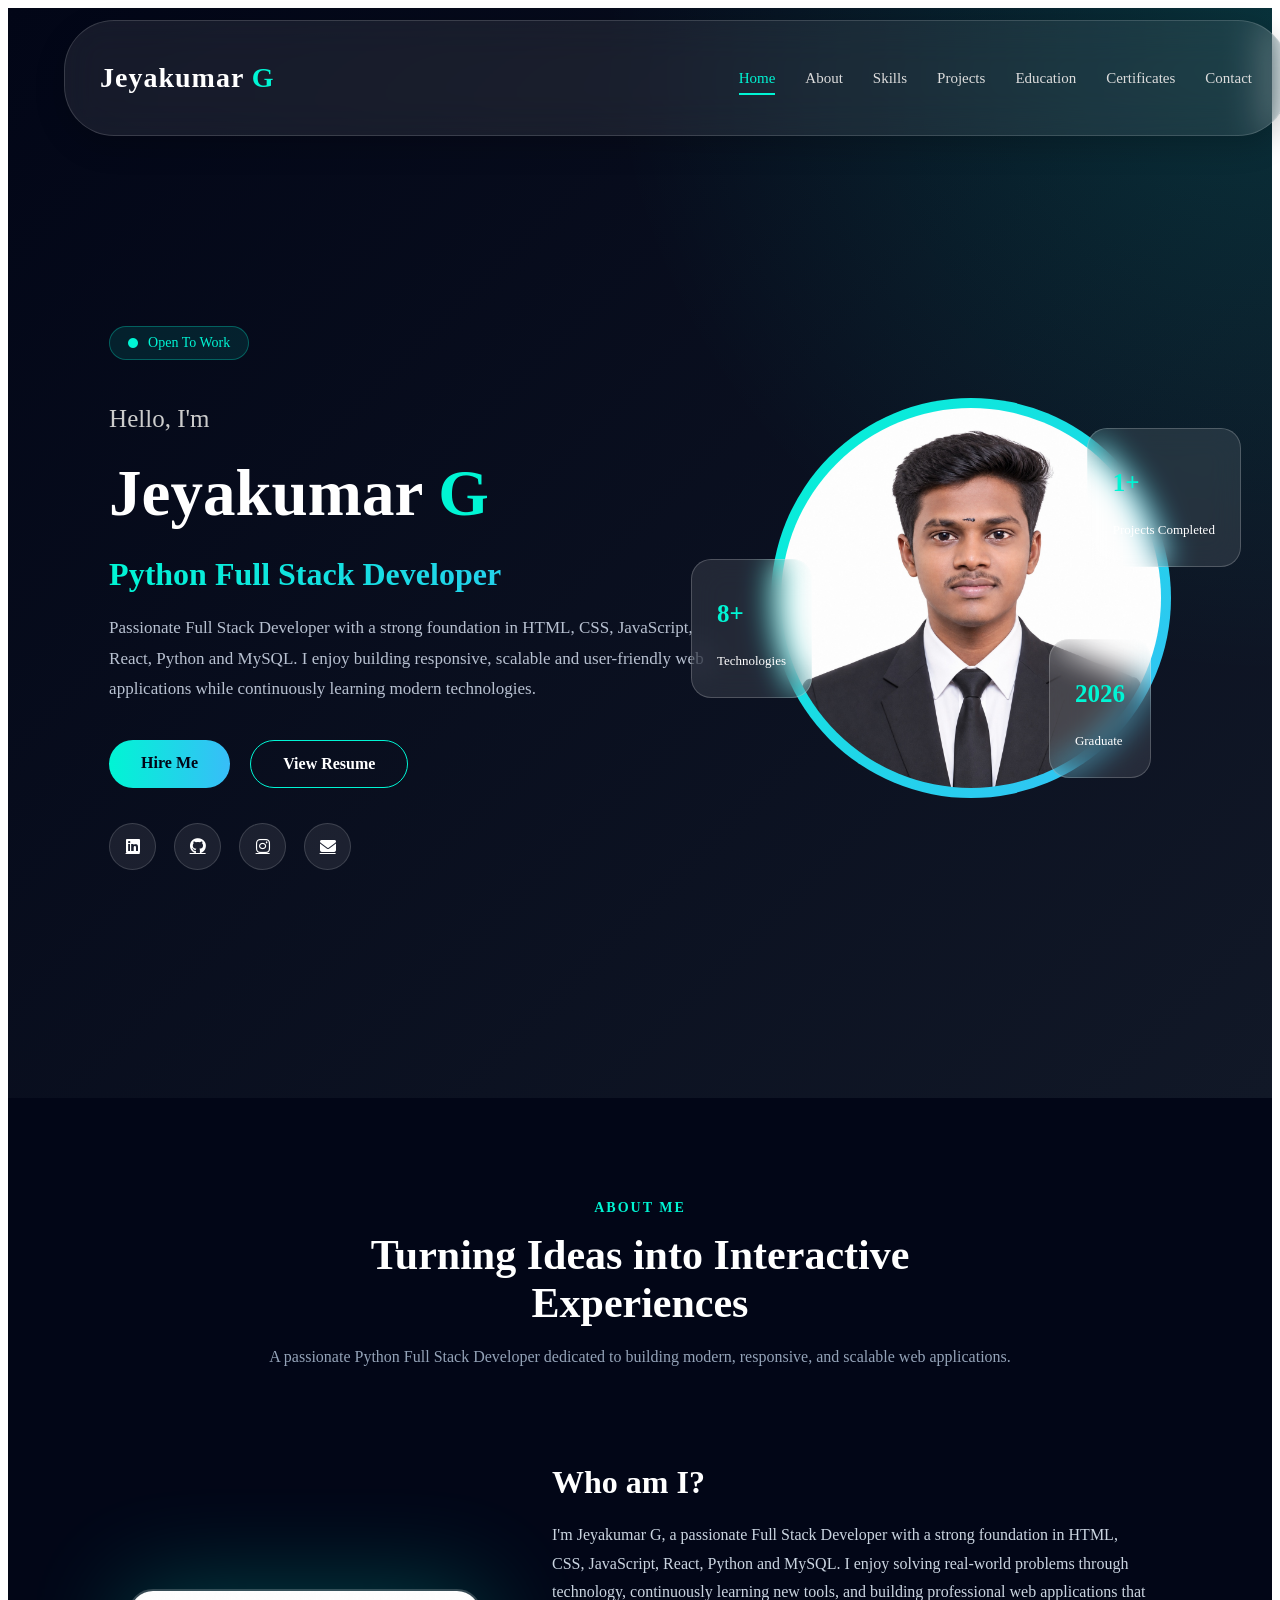
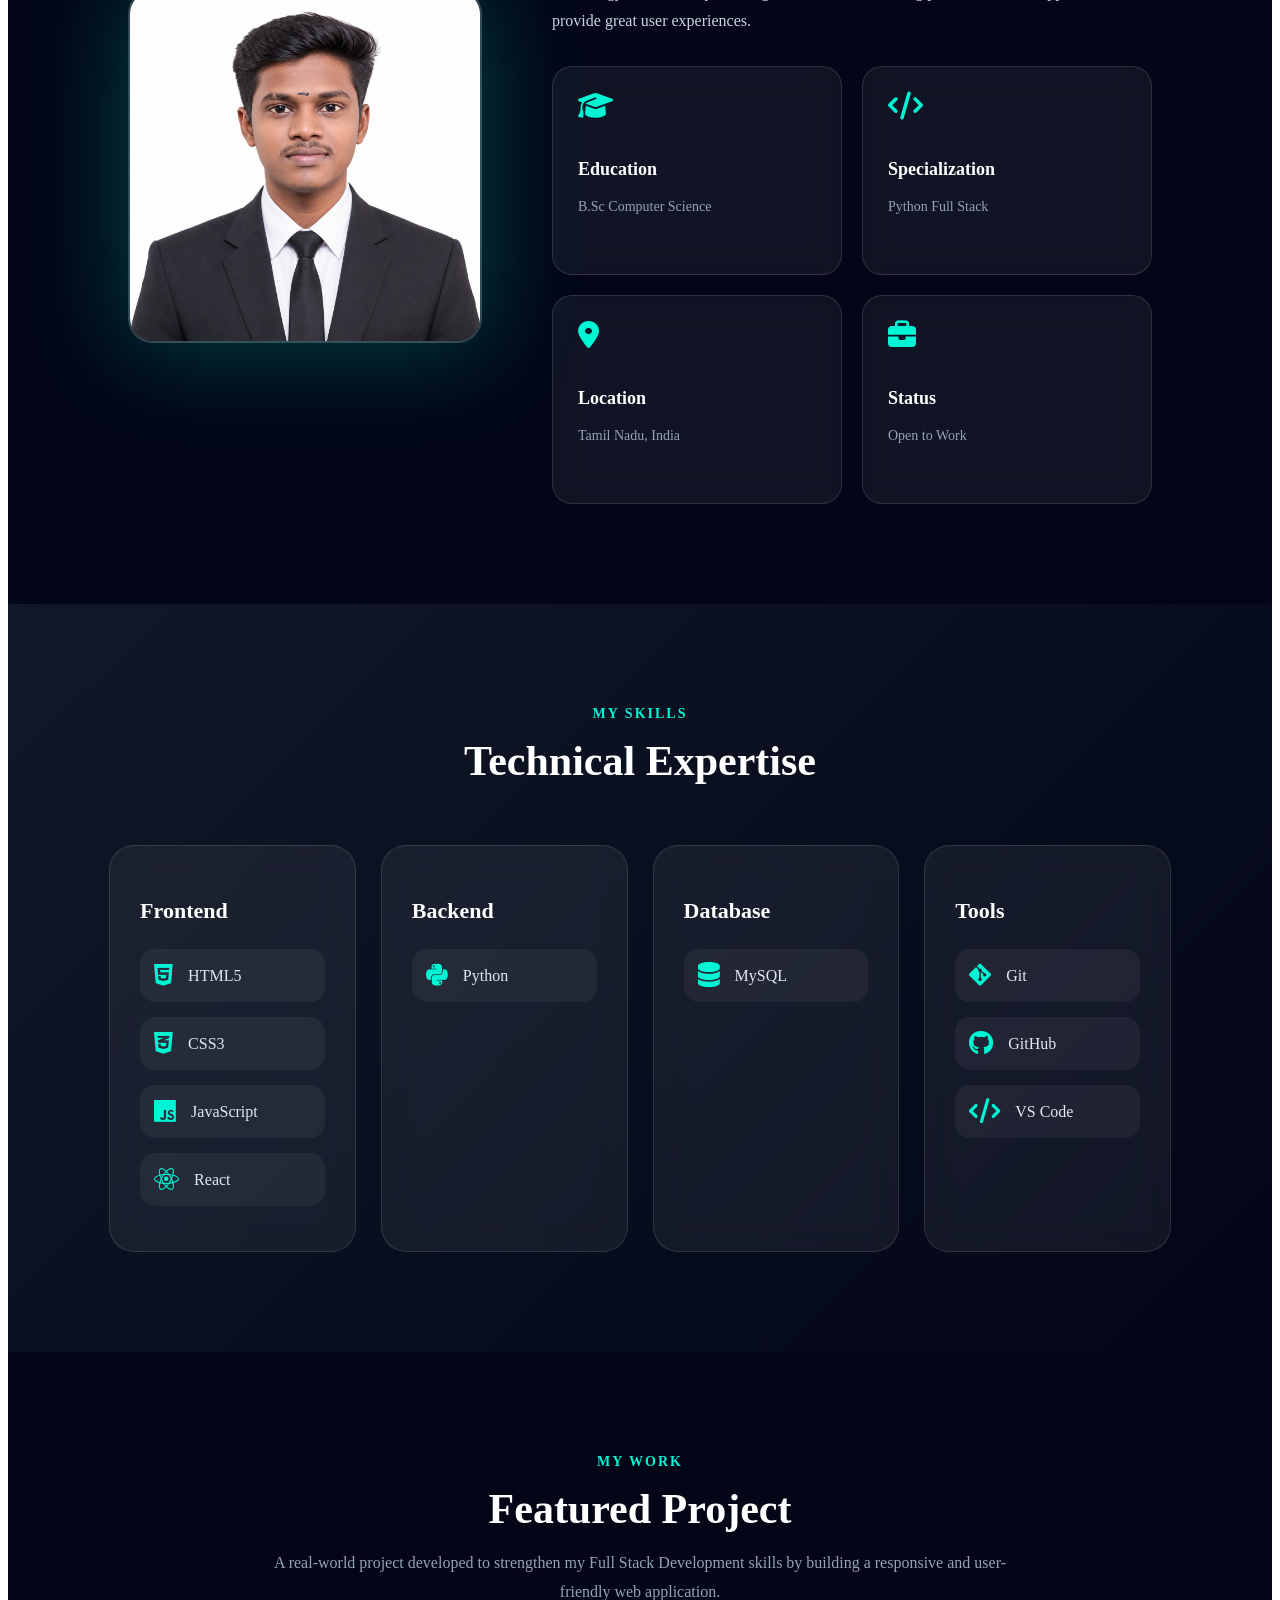
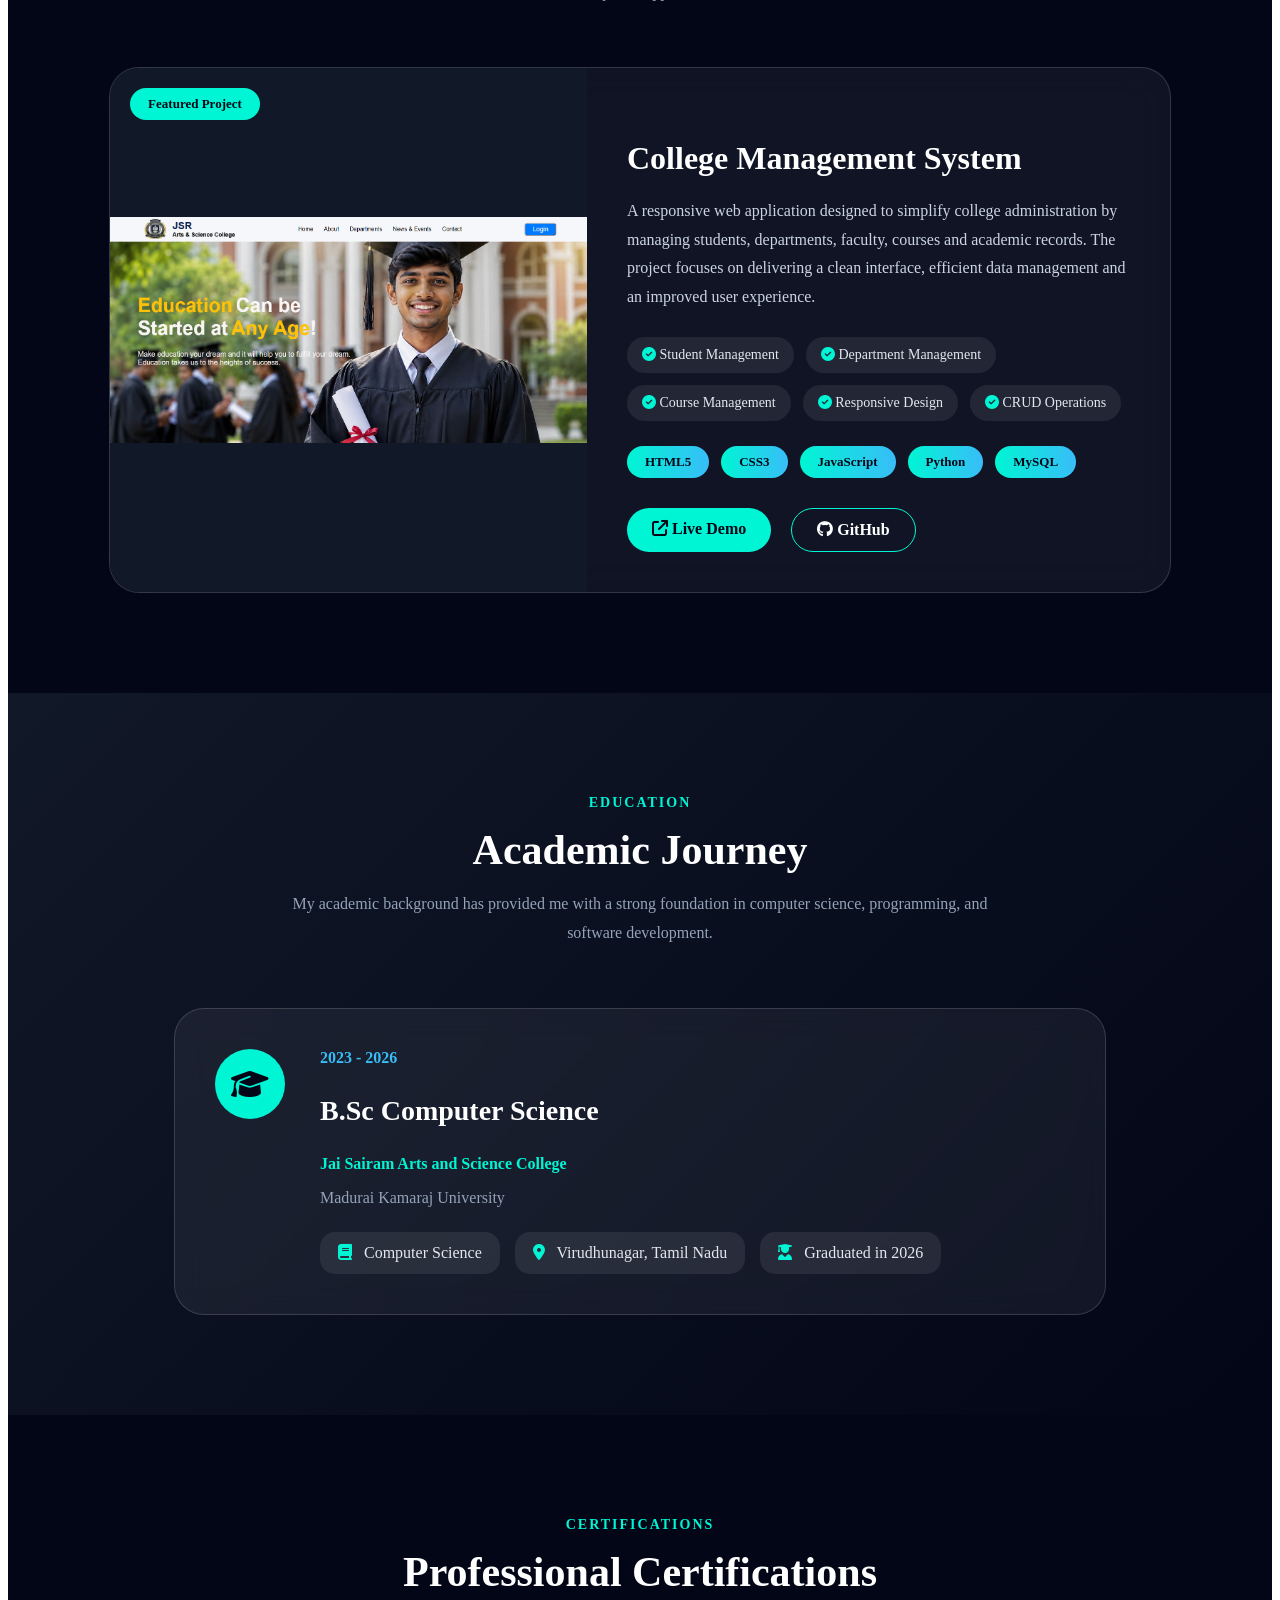
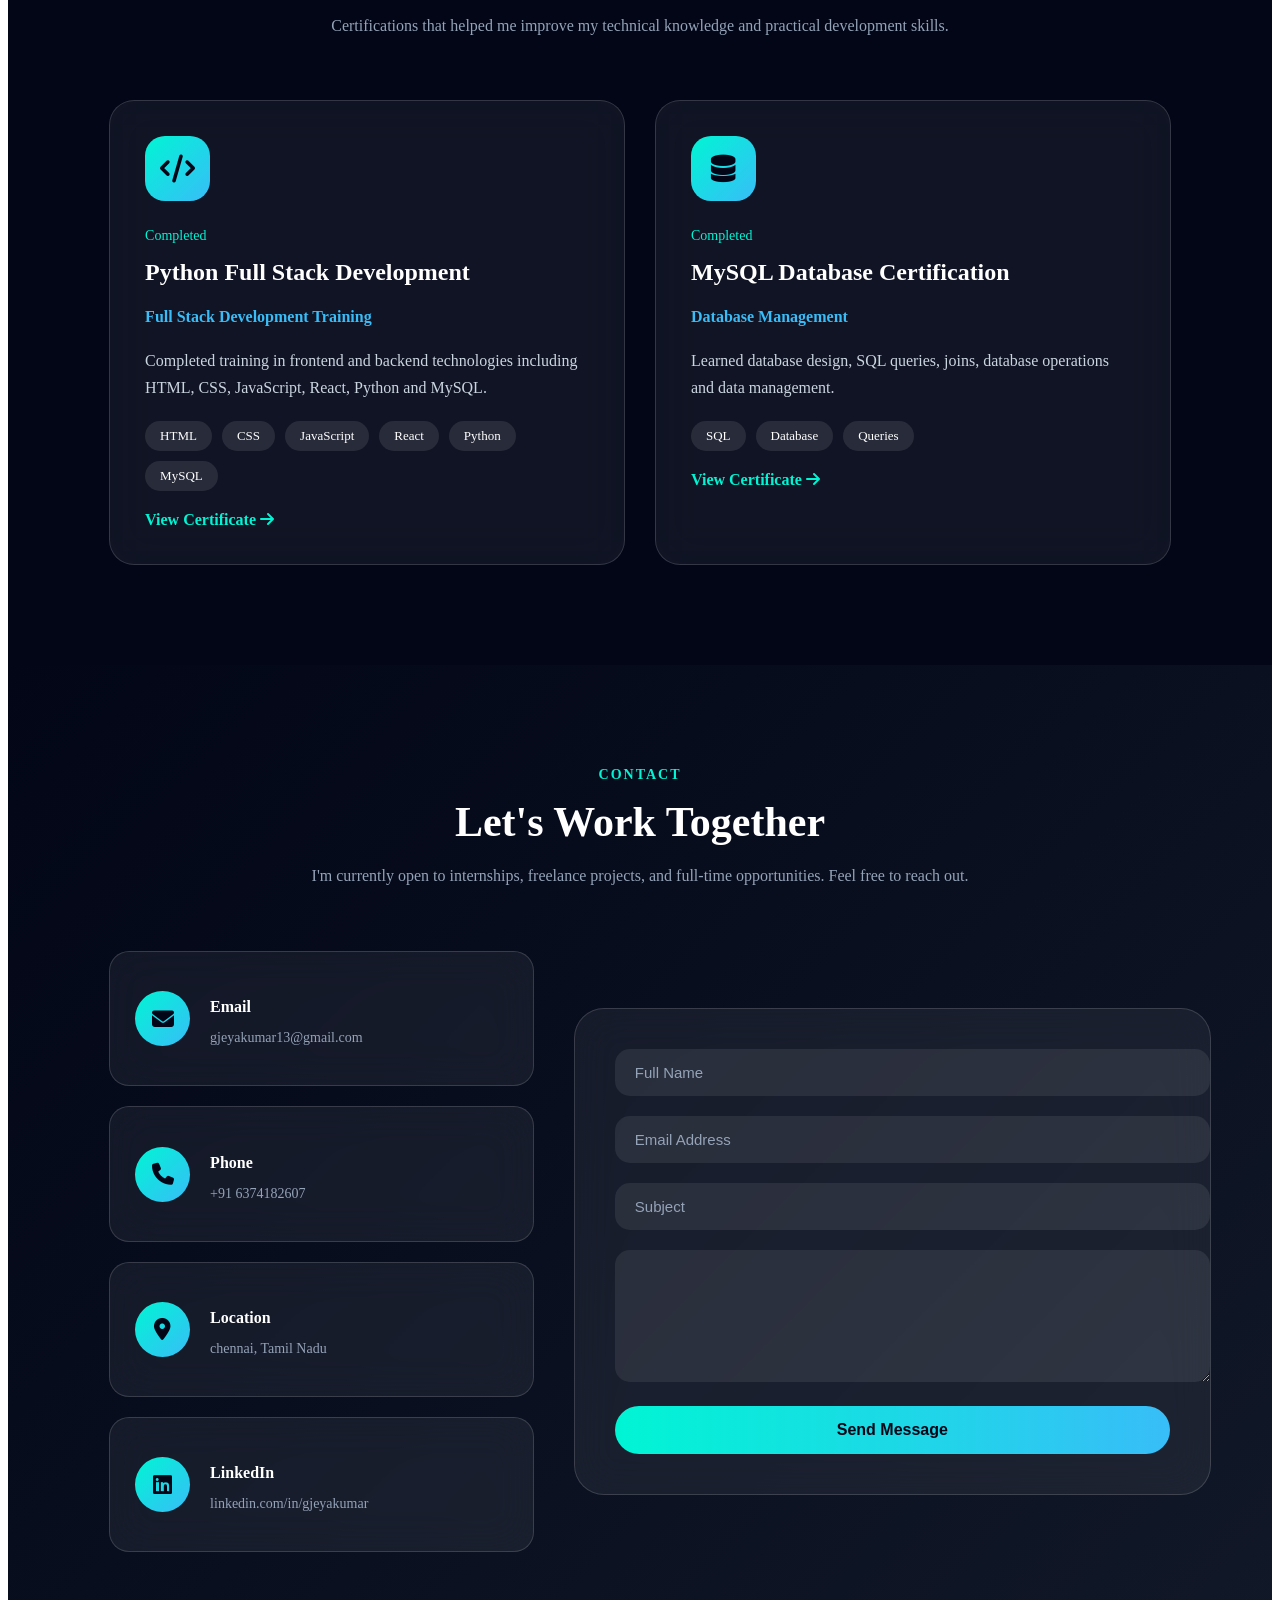
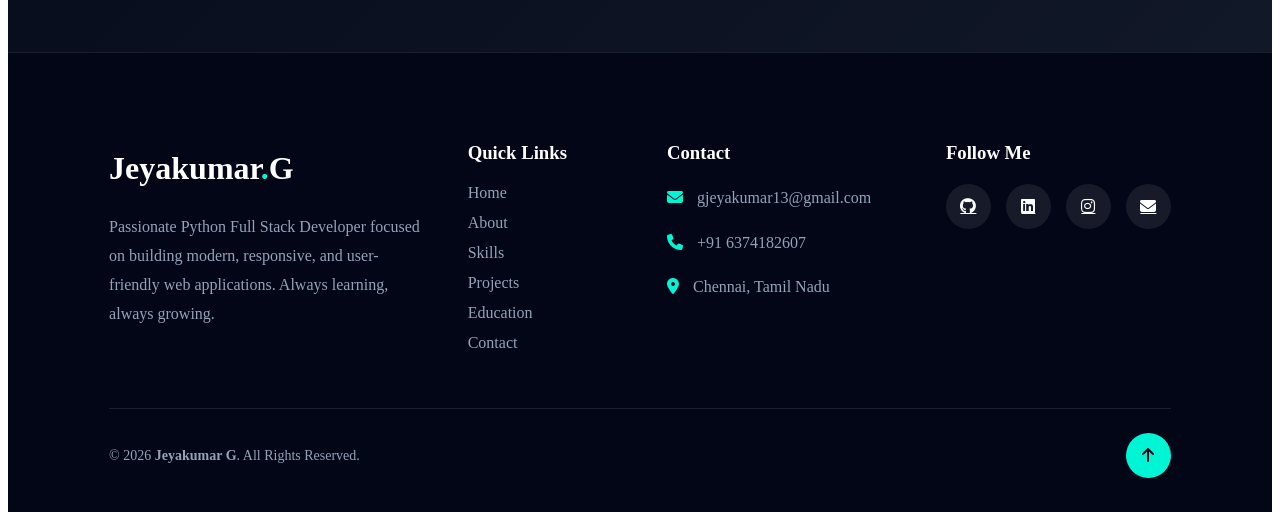
==== index.html @ 3dd51b8d "Rename home.html to index.html" ====
<!DOCTYPE html>
<html lang="en">
<head>
    <meta charset="UTF-8">
    <meta name="viewport" content="width=device-width, initial-scale=1.0">
    <title>Jeyakumar G | Full Stack Developer</title>
    
    <link rel="stylesheet" href="portfolio.css">

    <!-- Font Awesome -->
    <link rel="stylesheet"
    href="https://cdnjs.cloudflare.com/ajax/libs/font-awesome/6.5.2/css/all.min.css">

    <!-- Google Fonts -->
    <link
    href="https://fonts.googleapis.com/css2?family=Poppins:wght@300;400;500;600;700&display=swap" rel="stylesheet">
</head>

<body>
<header class="header">
    <div class="logo">
       <h2>Jeyakumar<span> G</span></h2>
    </div>

    <nav class="navbar">
        <a href="#home" class="active">Home</a>
        <a href="#about">About</a>
        <a href="#skills">Skills</a>
        <a href="#projects">Projects</a>
        <a href="#education">Education</a>
        <a href="#certificates">Certificates</a>
        <a href="#contact">Contact</a>
    </nav>
</header>

<section class="hero" id="home">
    <div class="hero-left">
        <span class="hero-badge">
           <i class="fa-solid fa-circle"></i>
           Open To Work
        </span>

        <h3>Hello, I'm</h3>
        <h1>
           Jeyakumar <span>G</span>
        </h1>

        <h2>
           Python Full Stack Developer
        </h2>

        <p>
           Passionate Full Stack Developer with a strong foundation in
           HTML, CSS, JavaScript, React, Python and MySQL.
           I enjoy building responsive, scalable and user-friendly
           web applications while continuously learning modern technologies.
        </p>

        <div class="hero-buttons">
            <a href="#contact" class="btn">
               Hire Me
            </a>

            <a href="jeyakumar_G_resume.pdf" target="_blank" class="btn-outline">
               View Resume
            </a>
        </div>

        <div class="hero-social">
            <a href="https://www.linkedin.com/in/jeyakumar-g-09b0a920a/" target="_blank">
               <i class="fab fa-linkedin"></i>
            </a>

            <a href="https://github.com/jeyakumarg" target="_blank">
               <i class="fab fa-github"></i>
            </a>

            <a href="https://www.instagram.com/mr_hand_some_1" target="_blank">
               <i class="fab fa-instagram"></i>
            </a>

            <a href="mailto:jeyakumarg13@gmail.com">
               <i class="fas fa-envelope"></i>
            </a>
        </div>
    </div>

    <!-------Right Side------->
    <div class="hero-right">
        <div class="image-box">
            <img src="jeyakumar.jpg" alt="Jeyakumar G">
        </div>

        <div class="experience-card card1">
            <h3>1+</h3>
            <p>Projects Completed</p>
        </div>

        <div class="experience-card card2">
            <h3>8+</h3>
            <p>Technologies</p>
        </div>

        <div class="experience-card card3">
            <h3>2026</h3>
            <p>Graduate</p>
        </div>
    </div>
</section>

<!-----about----->
<section id="about" class="about">

    <div class="section-title">
        <span>ABOUT ME</span>
        <h2>Turning Ideas into Interactive Experiences</h2>
        <p>
           A passionate Python Full Stack Developer dedicated to building
           modern, responsive, and scalable web applications.
        </p>
    </div>

    <div class="about-wrapper">
        <div class="about-image">
           <img src="jeyakumar.jpg" alt="Jeyakumar G">
        </div>

        <div class="about-content">
            <h3>Who am I?</h3>
            <p>
                I'm Jeyakumar G, a passionate Full Stack Developer with a
                strong foundation in HTML, CSS, JavaScript, React,
                Python and MySQL.
                I enjoy solving real-world problems through technology,
                continuously learning new tools, and building professional
                web applications that provide great user experiences.
            </p>

            <div class="about-cards">
                <div class="card">
                    <i class="fa-solid fa-graduation-cap"></i>
                    <h4>Education</h4>
                    <p>B.Sc Computer Science</p>
                </div>

                <div class="card">
                    <i class="fa-solid fa-code"></i>
                    <h4>Specialization</h4>
                    <p>Python Full Stack</p>
                </div>

                <div class="card">
                    <i class="fa-solid fa-location-dot"></i>
                    <h4>Location</h4>
                    <p>Tamil Nadu, India</p>
                </div>

                <div class="card">
                    <i class="fa-solid fa-briefcase"></i>
                    <h4>Status</h4>
                    <p>Open to Work</p>
                </div>
            </div>
        </div>
    </div>
</section>

<!---------skills--------->
<section id="skills">
    <div class="section-title">
        <span>MY SKILLS</span>
        <h2>Technical Expertise</h2>
    </div>

    <div class="skills-grid">
        <div class="skill-category">
            <h3>Frontend</h3>
            <div class="skill-item">
                <i class="fab fa-html5"></i>
                HTML5
            </div>

            <div class="skill-item">
                <i class="fab fa-css3-alt"></i>
                CSS3
            </div>

            <div class="skill-item">
                <i class="fab fa-js"></i>
                JavaScript
            </div>

            <div class="skill-item">
                <i class="fab fa-react"></i>
                React
            </div>
        </div>

        <div class="skill-category">
            <h3>Backend</h3>
            <div class="skill-item">
                <i class="fab fa-python"></i>
                Python
            </div>
        </div>

        <div class="skill-category">
            <h3>Database</h3>
            <div class="skill-item">
                <i class="fas fa-database"></i>
                MySQL
            </div>
        </div>

        <div class="skill-category">
            <h3>Tools</h3>
            <div class="skill-item">
                <i class="fab fa-git-alt"></i>
                Git
            </div>

            <div class="skill-item">
                <i class="fab fa-github"></i>
                GitHub
            </div>

            <div class="skill-item">
                <i class="fa-solid fa-code"></i>
                VS Code
            </div>
        </div>
    </div>
</section>

<!----------projects---------->
<section id="projects" class="projects">
    <div class="section-header">
        <span>MY WORK</span>
        <h2>Featured Project</h2>
        <p>
            A real-world project developed to strengthen my Full Stack
            Development skills by building a responsive and user-friendly
            web application.
        </p>
    </div>

    <div class="project-container">
        <div class="project-card">
            <div class="project-image">
                <img src="project_jsr.png" alt="College Management System">

                <div class="project-badge">
                    Featured Project
                </div>
            </div>

            <div class="project-content">
                <h3>College Management System</h3>
                <p>
                    A responsive web application designed to simplify
                    college administration by managing students,
                    departments, faculty, courses and academic records.
                    The project focuses on delivering a clean interface,
                    efficient data management and an improved user
                    experience.
                </p>

                <div class="project-features">
                    <span><i class="fa-solid fa-circle-check"></i> Student Management</span>
                    <span><i class="fa-solid fa-circle-check"></i> Department Management</span>
                    <span><i class="fa-solid fa-circle-check"></i> Course Management</span>
                    <span><i class="fa-solid fa-circle-check"></i> Responsive Design</span>
                    <span><i class="fa-solid fa-circle-check"></i> CRUD Operations</span>
                </div>

                <div class="tech-stack">
                    <span>HTML5</span>
                    <span>CSS3</span>
                    <span>JavaScript</span>
                    <span>Python</span>
                    <span>MySQL</span>
                </div>

                <div class="project-buttons">
                    <a href="file:///C:/Users/acer/OneDrive/Documents/PROJECT/JSR/JSR.html" class="live-btn">
                        <i class="fa-solid fa-arrow-up-right-from-square"></i>
                        Live Demo
                    </a>

                    <a href="https://github.com/jeyakumarg" class="github-btn" target="_blank">
                        <i class="fab fa-github"></i>
                        GitHub
                    </a>
                </div>
            </div>
        </div>
    </div>
</section>

<!----------education---------->
<section id="education" class="education">
    <div class="section-header">
        <span>EDUCATION</span>
        <h2>Academic Journey</h2>
        <p>
            My academic background has provided me with a strong foundation
            in computer science, programming, and software development.
        </p>
    </div>

    <div class="education-card">
        <div class="education-icon">
            <i class="fa-solid fa-graduation-cap"></i>
        </div>

        <div class="education-content">
            <span class="year">2023 - 2026</span>
            <h3>B.Sc Computer Science</h3>
            <h4>Jai Sairam Arts and Science College</h4>
            <p>Madurai Kamaraj University</p>

            <div class="education-info">
                <div class="info-box">
                    <i class="fa-solid fa-book"></i>
                    <span>Computer Science</span>
                </div>

                <div class="info-box">
                    <i class="fa-solid fa-location-dot"></i>
                    <span>Virudhunagar, Tamil Nadu</span>
                </div>

                <div class="info-box">
                    <i class="fa-solid fa-user-graduate"></i>
                    <span>Graduated in 2026</span>
                </div>
            </div>

        </div>

    </div>

</section>

<!-----------certificates---------->
<section id="certificates" class="certificates">
    <div class="section-header">
        <span>CERTIFICATIONS</span>
        <h2>Professional Certifications</h2>
        <p>
            Certifications that helped me improve my technical knowledge
            and practical development skills.
        </p>
    </div>

    <div class="certificate-container">
        <div class="certificate-card">
            <div class="certificate-icon">
                <i class="fa-solid fa-code"></i>
            </div>

            <div class="certificate-content">
                <span class="certificate-status">
                    Completed
                </span>
                <h3>Python Full Stack Development</h3>

                <h4>Full Stack Development Training</h4>

                <p>
                    Completed training in frontend and backend
                    technologies including HTML, CSS, JavaScript,
                    React, Python and MySQL.
                </p>

                <div class="certificate-skills">
                    <span>HTML</span>
                    <span>CSS</span>
                    <span>JavaScript</span>
                    <span>React</span>
                    <span>Python</span>
                    <span>MySQL</span>
                </div>

                <a href="#" class="view-certificate">
                    View Certificate
                    <i class="fa-solid fa-arrow-right"></i>
                </a>
            </div>
        </div>

        <div class="certificate-card">
            <div class="certificate-icon">
                <i class="fa-solid fa-database"></i>
            </div>

            <div class="certificate-content">
                <span class="certificate-status">
                    Completed
                </span>
                <h3>MySQL Database Certification</h3>
                <h4>Database Management</h4>
                <p>
                    Learned database design, SQL queries,
                    joins, database operations and data management.
                </p>

                <div class="certificate-skills">
                    <span>SQL</span>
                    <span>Database</span>
                    <span>Queries</span>
                </div>

                <a href="#" class="view-certificate">
                    View Certificate
                    <i class="fa-solid fa-arrow-right"></i>
                </a>
            </div>
        </div>
    </div>
</section>


<!---------contact--------->
<section id="contact" class="contact">
    <div class="section-header">
        <span>CONTACT</span>
        <h2>Let's Work Together</h2>
        <p>
            I'm currently open to internships, freelance projects,
            and full-time opportunities. Feel free to reach out.
        </p>
    </div>

    <div class="contact-wrapper">
        <!-- Left Side -->
        <div class="contact-info">
            <div class="contact-card">
                <i class="fa-solid fa-envelope"></i>
                <div>
                    <h4>Email</h4>
                    <p>gjeyakumar13@gmail.com</p>
                </div>
            </div>

            <div class="contact-card">
                <i class="fa-solid fa-phone"></i>
                <div>
                    <h4>Phone</h4>
                    <p>+91 6374182607</p>
                </div>
            </div>

            <div class="contact-card">
                <i class="fa-solid fa-location-dot"></i>
                <div>
                    <h4>Location</h4>
                    <p>chennai, Tamil Nadu</p>
                </div>
            </div>

            <div class="contact-card">
                <i class="fa-brands fa-linkedin"></i>
                <div>
                    <h4>LinkedIn</h4>
                    <p>linkedin.com/in/gjeyakumar</p>
                </div>
            </div>
        </div>

        <!-- Right Side -->
        <form class="contact-form">
            <input type="text" placeholder="Full Name" required>
            <input type="email" placeholder="Email Address" required>
            <input type="text" placeholder="Subject">

            <textarea
                rows="6"
                placeholder="Write your message...">
            </textarea>

            <button type="submit" class="btn">
                Send Message
            </button>
        </form>
    </div>
</section>

<!---------footer--------->
<footer class="footer">
    <div class="footer-container">
        <!-- Left -->
        <div class="footer-about">
            <h2>Jeyakumar<span>.</span>G</h2>
            <p>
                Passionate Python Full Stack Developer focused on
                building modern, responsive, and user-friendly web
                applications. Always learning, always growing.
            </p>
        </div>

           <!-- Quick Links -->
        <div class="footer-links">
            <h3>Quick Links</h3>
            <ul>
                <li><a href="#home">Home</a></li>
                <li><a href="#about">About</a></li>
                <li><a href="#skills">Skills</a></li>
                <li><a href="#projects">Projects</a></li>
                <li><a href="#education">Education</a></li>
                <li><a href="#contact">Contact</a></li>
            </ul>
        </div>

            <!-- Contact -->
        <div class="footer-contact">
            <h3>Contact</h3>
            <p>
                <i class="fa-solid fa-envelope"></i>
                gjeyakumar13@gmail.com
            </p>

            <p>
                <i class="fa-solid fa-phone"></i>
                +91 6374182607
            </p>

            <p>
                <i class="fa-solid fa-location-dot"></i>
                Chennai, Tamil Nadu
            </p>
        </div>

           <!-- Social -->
        <div class="footer-social">
            <h3>Follow Me</h3>
            <div class="social-icons">
                <a href="https://github.com/jeyakumarg" target="_blank">
                    <i class="fab fa-github"></i>
                </a>

                <a href="https://www.linkedin.com/in/jeyakumar-g-09b0a920a/" target="_blank">
                    <i class="fab fa-linkedin"></i>
                </a>

                <a href="https://instagram.com/mr_hand_some_1" target="_blank">
                    <i class="fab fa-instagram"></i>
                </a>

                <a href="mailto:gjeyakumar13@gmail.com">
                    <i class="fa-solid fa-envelope"></i>
                </a>
            </div>
        </div>
    </div>

    <hr>
    <div class="footer-bottom">
        <p>
            © 2026 <strong>Jeyakumar G</strong>. All Rights Reserved.
        </p>

        <a href="#home" class="back-to-top">
            <i class="fa-solid fa-arrow-up"></i>
        </a>
    </div>
</footer>
---- portfolio.css ----
/*----------header----------*/
.header{
    width:90%;
    margin:20px auto;
    display:flex;
    justify-content:space-between;
    align-items:center;
    padding:18px 35px;
    position:fixed;
    top:0;
    left:5%;
    z-index:1000;
    background:rgba(255,255,255,0.08);
    backdrop-filter:blur(20px);
    border:1px solid rgba(255,255,255,0.15);
    border-radius:50px;
    box-shadow: 0 10px 30px rgba(0,0,0,0.2);
}

/*----------logo----------*/
.logo h2{
    font-size:28px;
    font-weight:700;
    color:#ffffff;
    letter-spacing:1px;
}

.logo span{
    color:#00f5d4;
}

/*---------navbar---------*/
.navbar{
    display:flex;
    gap:30px;
}

.navbar a{
    text-decoration:none;
    color:#ddd;
    font-size:15px;
    font-weight:500;
    position:relative;
    transition:.3s;
}

.navbar a::after{
    content:"";
    position:absolute;
    left:0;
    bottom:-8px;
    width:0;
    height:2px;
    background:#00f5d4;
    transition:.3s;
}

.navbar a:hover,
.navbar .active{
    color:#00f5d4;
}

.navbar a:hover::after,
.navbar .active::after{
    width:100%;
}

/*------------hero------------*/
.hero{
    min-height:100vh;
    padding:140px 8% 50px;
    display:flex;
    justify-content:space-between;
    align-items:center;
    gap:50px;
    background:
    radial-gradient(circle at top right, rgba(0,245,212,.15),  transparent 40%),
    linear-gradient( 135deg,#020617,#111827);
    overflow:hidden;
}

/*---------left content---------*/
.hero-left{
    max-width:650px;
}

.hero-badge{
    display:inline-flex;
    align-items:center;
    gap:10px;
    padding:8px 18px;
    border-radius:30px;
    background:rgba(0,245,212,.1);
    color:#00f5d4;
    font-size:14px;
    border:1px solid rgba(0,245,212,.3);
    margin-bottom:20px;
}

.hero-badge i{
    font-size:10px;
}

/*-------------heading---------------*/
.hero-left h3{
    color:#ccc;
    font-size:25px;
    font-weight:500;
}

.hero-left h1{
    font-size:65px;
    line-height:1.1;
    margin:10px 0;
    color:white;
}

.hero-left h1 span{
    color:#00f5d4;
}

.hero-left h2{
    font-size:32px;
    font-weight:600;
    margin-bottom:20px;
    background: linear-gradient(90deg,#00f5d4,#38bdf8);
    -webkit-background-clip: text;
    -webkit-text-fill-color: transparent;
    background-clip: text;
}

.hero-left p{
    color:#b8c1d1;
    font-size:17px;
    line-height:1.8;
    margin-bottom:35px;
}

/* --------buttons-------- */
.hero-buttons{
    display:flex;
    gap:20px;
}

.btn,
.btn-outline{
    padding:14px 32px;
    border-radius:30px;
    text-decoration:none;
    font-weight:600;
    transition:.3s;
}

.btn{
    background:
    linear-gradient(90deg,#00f5d4,#38bdf8);
    color:#020617;
}

.btn:hover{
    transform:translateY(-5px);
    box-shadow:
    0 10px 30px rgba(0,245,212,.4);
}

.btn-outline{
    color:white;
    border:1px solid #00f5d4;
}

.btn-outline:hover{
    background:#00f5d4;
    color:#020617;
}

/*---------social icons---------*/
.hero-social{
    margin-top:35px;
    display:flex;
    gap:18px;
}

.hero-social a{
    width:45px;
    height:45px;
    display:flex;
    justify-content:center;
    align-items:center;
    border-radius:50%;
    color:white;
    background:rgba(255,255,255,.08);
    border:1px solid rgba(255,255,255,.15);
    transition:.3s;
}

.hero-social a:hover{
    color:#020617;
    background:#00f5d4;
    transform:translateY(-5px);
}

/*-----------image-----------*/
.hero-right{
    position:relative;
}

.image-box{
    width:380px;
    height:380px;
    border-radius:50%;
    padding:10px;
    background:
    linear-gradient(135deg,#00f5d4,#38bdf8);
    animation:float 4s ease-in-out infinite;
}

.image-box img{
    width:100%;
    height:100%;
    object-fit:cover;
    border-radius:50%;
    background:#020617;
}

@keyframes float{
    50%{
        transform:translateY(-20px);
    }
}

/*---------experience cards---------*/
.experience-card{
    position:absolute;
    background:rgba(255,255,255,.1);
    backdrop-filter:blur(15px);
    border:1px solid rgba(255,255,255,.2);
    padding:15px 25px;
    border-radius:20px;
    color:white;
    animation:cardFloat 3s infinite;
}

.experience-card h3{
    color:#00f5d4;
    font-size:25px;
}

.experience-card p{
    font-size:13px;
}

.card1{
    top:30px;
    right:-70px;
}

.card2{
    bottom:100px;
    left:-80px;
}

.card3{
    bottom:20px;
    right:20px;
}

@keyframes cardFloat{
    50%{
        transform:translateY(-10px);
    }
}

/*-----------about------------*/
.about{
    padding:100px 8%;
    background:#020617;
}

.section-title{
    text-align:center;
    max-width:750px;
    margin:0 auto 60px;
}

.section-title span{
    color:#00f5d4;
    font-size:14px;
    font-weight:600;
    letter-spacing:2px;
}

.section-title h2{
    color:white;
    font-size:42px;
    margin:15px 0;
    font-weight:700;
}

.section-title p{
    color:#94a3b8;
    line-height:1.8;
    font-size:16px;
}

/*---------about wrapper---------*/
.about-wrapper{
    display:flex;
    align-items:center;
    justify-content:center;
    gap:70px;
}

/*---------about image---------*/
.about-image{
    position:relative;
}

.about-image::before{
    content:"";
    position:absolute;
    width:100%;
    height:100%;
    background:#00f5d4;
    filter:blur(50px);
    opacity:.25;
}

.about-image img{
    position:relative;
    width:350px;
    height:350px;
    object-fit:cover;
    border-radius:25px;
    border:2px solid rgba(255,255,255,.2);
}

/*---------about content---------*/
.about-content{
    max-width:600px;
}
.about-content h3{
    color:white;
    font-size:32px;
    margin-bottom:20px;
}

.about-content p{
    color:#cbd5e1;
    line-height:1.8;
    font-size:16px;
    margin-bottom:30px;
}

/*----------about cards----------*/
.about-cards{
    display:grid;
    grid-template-columns:repeat(2,1fr);
    gap:20px;
}

.about-cards .card{
    padding:25px;
    background:rgba(255,255,255,.06);
    backdrop-filter:blur(15px);
    border-radius:20px;
    border:1px solid rgba(255,255,255,.12);
    transition:.4s;
}

.about-cards .card:hover{
    transform:translateY(-10px);
    border-color:#00f5d4;
    box-shadow:
    0 15px 35px rgba(0,245,212,.2);
}

.about-cards i{
    font-size:28px;
    color:#00f5d4;
    margin-bottom:15px;
}

.about-cards h4{
    color:white;
    font-size:18px;
    margin-bottom:8px;
}

.about-cards p{
    color:#94a3b8;
    font-size:14px;
}

/*--------------skills--------------*/
#skills{
    padding:100px 8%;
    background:
    linear-gradient(135deg,#111827,#020617);
}

.skills-grid{
    display:grid;
    grid-template-columns:repeat(4,1fr);
    gap:25px;
}

.skill-category{
    padding:30px;
    border-radius:25px;
    background:rgba(255,255,255,.06);
    backdrop-filter:blur(15px);
    border:1px solid rgba(255,255,255,.12);
    transition:.4s;
}

.skill-category:hover{
    transform:translateY(-10px);
    border-color:#38bdf8;
    box-shadow:
    0 15px 40px rgba(56,189,248,.2);
}

.skill-category h3{
    color:white;
    font-size:22px;
    margin-bottom:25px;
}

.skill-item{
    display:flex;
    align-items:center;
    gap:15px;
    padding:14px;
    margin-bottom:15px;
    border-radius:15px;
    background:rgba(255,255,255,.05);
    color:#e2e8f0;
    font-size:16px;
    transition:.3s;
}

.skill-item i{
    font-size:25px;
    color:#00f5d4;
}

.skill-item:hover{
    background:#00f5d4;
    color:#020617;
    transform:translateX(8px);
}

.skill-item:hover i{
    color:#020617;
}

/*----------section header----------*/

.section-header{
    text-align:center;
    max-width:750px;
    margin:0 auto 60px;
}

.section-header span{
    color:#00f5d4;
    font-size:14px;
    font-weight:600;
    letter-spacing:2px;
}

.section-header h2{
    color:white;
    font-size:42px;
    margin:15px 0;
    font-weight:700;
}

.section-header p{
    color:#94a3b8;
    line-height:1.8;
    font-size:16px;
}

/*----------projects----------*/
.projects{
    padding:100px 8%;
    background:#020617;
}



.project-container{
    display:flex;
    justify-content:center;
}

.project-card{
    max-width:1100px;
    display:grid;
    grid-template-columns:45% 55%;
    background:rgba(255,255,255,.06);
    backdrop-filter:blur(20px);
    border-radius:30px;
    overflow:hidden;
    border:1px solid rgba(255,255,255,.15);
    transition:.4s;
}

.project-card:hover{
    transform:translateY(-10px);
    box-shadow:
    0 25px 50px rgba(0,245,212,.15);
}

.project-image{
    position:relative;
    width:100%;
    background:#111827;
    display:flex;
    align-items:center;
    justify-content:center;
}

.project-image img{
    width:100%;
    height:auto;
    object-fit:contain;
    object-position:center;
    display:block;
    transition:.5s;
}

.project-card:hover img{
    transform:scale(1.1);
}

.project-badge{
    position:absolute;
    top:20px;
    left:20px;
    padding:8px 18px;
    background:#00f5d4;
    color:#020617;
    border-radius:30px;
    font-size:13px;
    font-weight:600;
}

.project-content{
    padding:40px;
}

.project-content h3{
    color:white;
    font-size:32px;
    margin-bottom:20px;
}

.project-content p{
    color:#cbd5e1;
    line-height:1.8;
    margin-bottom:25px;
}

.project-features{
    display:flex;
    flex-wrap:wrap;
    gap:12px;
    margin-bottom:25px;
}

.project-features span{
    background:rgba(255,255,255,.08);
    padding:10px 15px;
    border-radius:20px;
    color:#e2e8f0;
    font-size:14px;
}

.project-features i{
    color:#00f5d4;
}

.tech-stack{
    display:flex;
    flex-wrap:wrap;
    gap:12px;
    margin-bottom:30px;
}

.tech-stack span{
    padding:8px 18px;
    border-radius:20px;
    background:
    linear-gradient(90deg,#00f5d4,#38bdf8);
    color:#020617;
    font-weight:600;
    font-size:13px;
}
.project-buttons{
    display:flex;
    gap:20px;
}


.project-buttons a{
    text-decoration:none;
    padding:12px 25px;
    border-radius:30px;
    transition:.3s;
    font-weight:600;
}
.live-btn{
    background:#00f5d4;
    color:#020617;
}

.github-btn{
    border:1px solid #00f5d4;
    color:white;
}

.project-buttons a:hover{
    transform:translateY(-5px);
}

/*----------education----------*/
.education{
    padding:100px 8%;
    background:
    linear-gradient(135deg,#111827,#020617);
}

.education-card{
    max-width:850px;
    margin:auto;
    display:flex;
    gap:35px;
    padding:40px;
    background:rgba(255,255,255,.06);
    backdrop-filter:blur(15px);
    border-radius:30px;
    border:1px solid rgba(255,255,255,.15);
    transition:.4s;
}

.education-card:hover{
    transform:translateY(-10px);
    border-color:#00f5d4;
}

.education-icon{
    width:70px;
    height:70px;
    display:flex;
    justify-content:center;
    align-items:center;
    border-radius:50%;
    background:#00f5d4;
    color:#020617;
    font-size:30px;
}

.education-content h3{
    color:white;
    font-size:28px;
}

.education-content h4{
    color:#00f5d4;
    margin:10px 0;
}

.education-content p{
    color:#94a3b8;
}

.year{
    color:#38bdf8;
    font-weight:600;
}

.education-info{
    display:flex;
    gap:15px;
    flex-wrap:wrap;
    margin-top:25px;
}

.info-box{
    padding:12px 18px;
    background:rgba(255,255,255,.08);
    border-radius:15px;
    color:#e2e8f0;
}

.info-box i{
    color:#00f5d4;
    margin-right:8px;
}

/*--------------certificates--------------*/
.certificates{
    padding:100px 8%;
    background:#020617;
}
.certificate-container{
    display:grid;
    grid-template-columns:repeat(2,1fr);
    gap:30px;
}
.certificate-card{
    padding:35px;
    background:rgba(255,255,255,.06);
    backdrop-filter:blur(20px);
    border-radius:25px;
    border:1px solid rgba(255,255,255,.15);
    transition:.4s;
}

.certificate-card:hover{
    transform:translateY(-10px);
    border-color:#38bdf8;
}

.certificate-icon{
    width:65px;
    height:65px;
    display:flex;
    justify-content:center;
    align-items:center;
    border-radius:20px;
    background:linear-gradient(135deg,#00f5d4,#38bdf8);
    color:#020617;
    font-size:28px;
    margin-bottom:25px;
}

.certificate-status{
    color:#00f5d4;
    font-size:14px;
}

.certificate-content h3{
    color:white;
    font-size:24px;
    margin:15px 0;
}

.certificate-content h4{
    color:#38bdf8;
}

.certificate-content p{
    color:#cbd5e1;
    line-height:1.7;
}

.certificate-skills{
    display:flex;
    flex-wrap:wrap;
    gap:10px;
    margin:20px 0;
}

.certificate-skills span{
    background:rgba(255,255,255,.1);
    color:white;
    padding:7px 15px;
    border-radius:20px;
    font-size:13px;
}

.view-certificate{
    text-decoration:none;
    color:#00f5d4;
    font-weight:600;
}

/*---------contact---------*/
.contact{
    padding:100px 8%;
    background:
    linear-gradient(135deg,#020617,#111827);
}

.contact-wrapper{
    display:grid;
    grid-template-columns:40% 60%;
    gap:40px;
    align-items:center;
}

.contact-info{
    display:flex;
    flex-direction:column;
    gap:20px;
}

.contact-card{
    display:flex;
    align-items:center;
    gap:20px;
    padding:25px;
    background:rgba(255,255,255,.06);
    backdrop-filter:blur(20px);
    border-radius:20px;
    border:1px solid rgba(255,255,255,.15);
    transition:.4s;
}

.contact-card:hover{
    transform:translateX(10px);
    border-color:#00f5d4;
    box-shadow:
    0 15px 30px rgba(0,245,212,.15);
}

.contact-card i{
    width:55px;
    height:55px;
    display:flex;
    justify-content:center;
    align-items:center;
    border-radius:50%;
    background:
    linear-gradient(135deg,#00f5d4,#38bdf8);
    color:#020617;
    font-size:22px;
}

.contact-card h4{
    color:white;
    margin-bottom:5px;
}
.contact-card p{
    color:#94a3b8;
    font-size:14px;
}

.contact-form{
    padding:40px;
    background:rgba(255,255,255,.06);
    backdrop-filter:blur(20px);
    border-radius:30px;
    border:1px solid rgba(255,255,255,.15);
}

.contact-form input,
.contact-form textarea{
    width:100%;
    padding:15px 20px;
    margin-bottom:20px;
    border-radius:15px;
    border:none;
    outline:none;
    background:rgba(255,255,255,.08);
    color:white;
    font-size:15px;
}

.contact-form input::placeholder,
.contact-form textarea::placeholder{
    color:#94a3b8;
}

.contact-form input:focus,
.contact-form textarea:focus{
    border:1px solid #00f5d4;
}

.contact-form .btn{
    width:100%;
    padding:15px;
    border:none;
    cursor:pointer;
    font-size:16px;
}

/*----------footer---------*/
.footer{
    padding:70px 8% 30px;
    background:#020617;
    border-top:1px solid rgba(255,255,255,.1);
}

.footer-container{
    display:grid;
    grid-template-columns:2fr 1fr 1.5fr 1fr;
    gap:40px;
}

.footer h2{
    color:white;
    font-size:32px;
}

.footer h2 span{
    color:#00f5d4;
}

.footer h3{
    color:white;
    margin-bottom:20px;
}

.footer p{
    color:#94a3b8;
    line-height:1.8;
}

.footer-links ul{
    list-style:none;
    padding:0;
}

.footer-links li{
    margin-bottom:12px;
}

.footer-links a{
    text-decoration:none;
    color:#94a3b8;
    transition:.3s;
}

.footer-links a:hover{
    color:#00f5d4;
    padding-left:8px;
}

/*--------footer contact--------*/
.footer-contact p{
    margin-bottom:15px;
}

.footer-contact i{
    color:#00f5d4;
    margin-right:10px;
}

.social-icons{
    display:flex;
    gap:15px;
}

.social-icons a{
    width:45px;
    height:45px;
    display:flex;
    justify-content:center;
    align-items:center;
    border-radius:50%;
    background:rgba(255,255,255,.08);
    color:white;
    transition:.3s;
}

.social-icons a:hover{
    background:#00f5d4;
    color:#020617;
    transform:translateY(-5px);
}

.footer hr{
    margin:40px 0 20px;
    border:none;
    height:1px;
    background:rgba(255,255,255,.1);
}

.footer-bottom{
    display:flex;
    justify-content:space-between;
    align-items:center;
}

.footer-bottom p{
    font-size:14px;
}

.back-to-top{
    width:45px;
    height:45px;
    display:flex;
    justify-content:center;
    align-items:center;
    border-radius:50%;
    background:#00f5d4;
    color:#020617;
    text-decoration:none;
    transition:.3s;
}

.back-to-top:hover{
    transform:translateY(-8px);
}
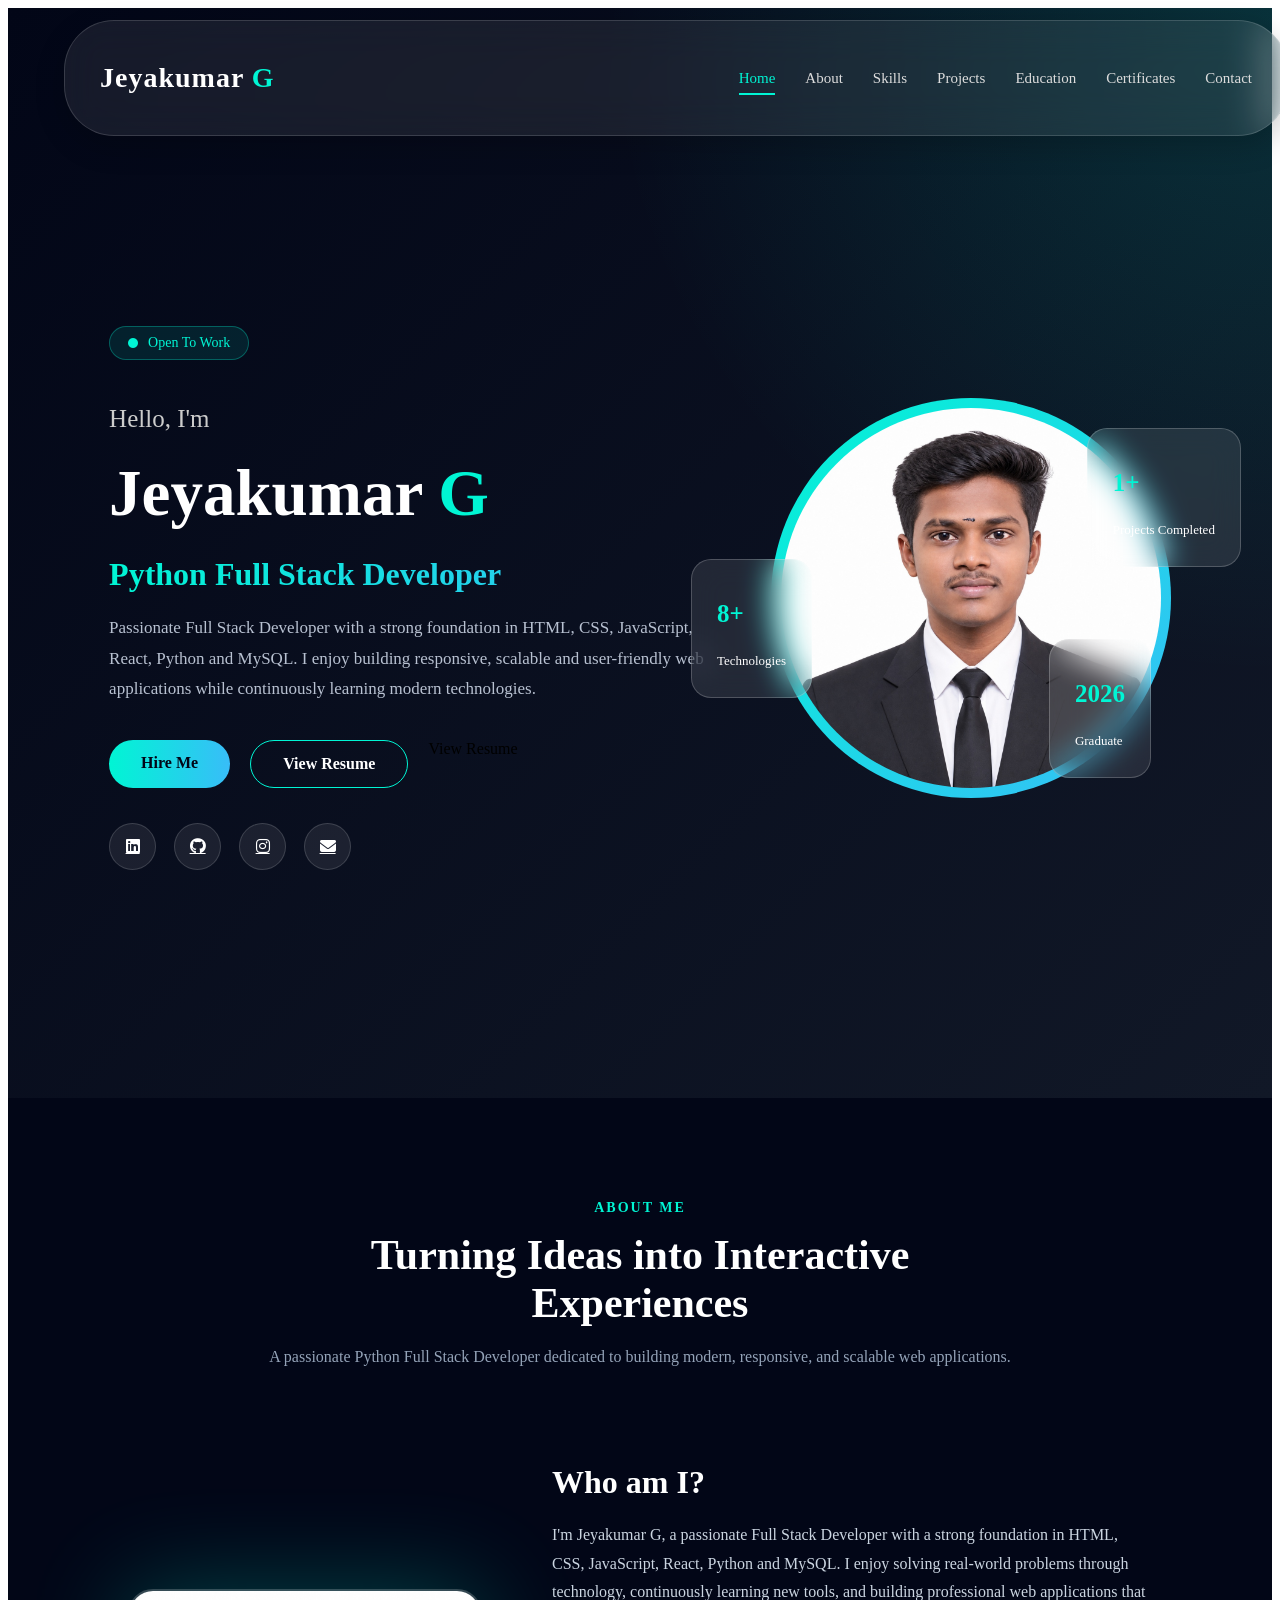
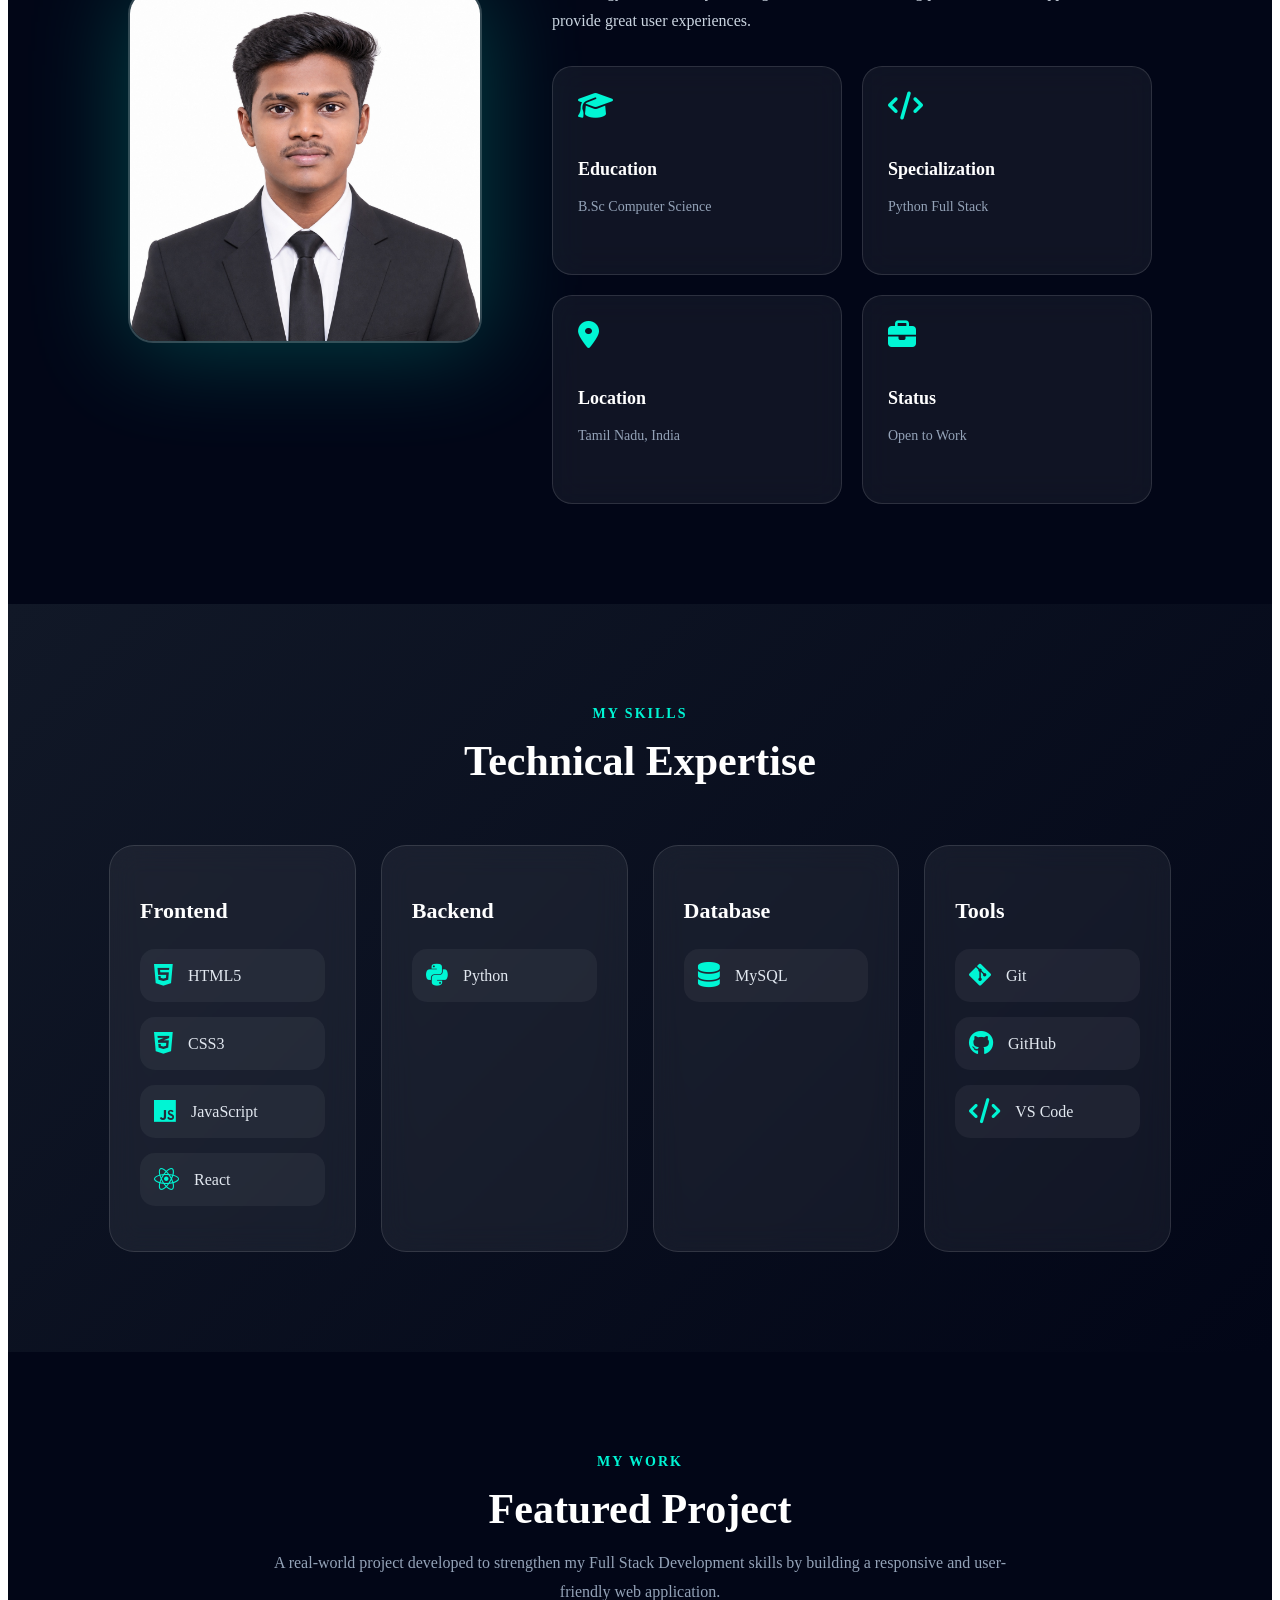
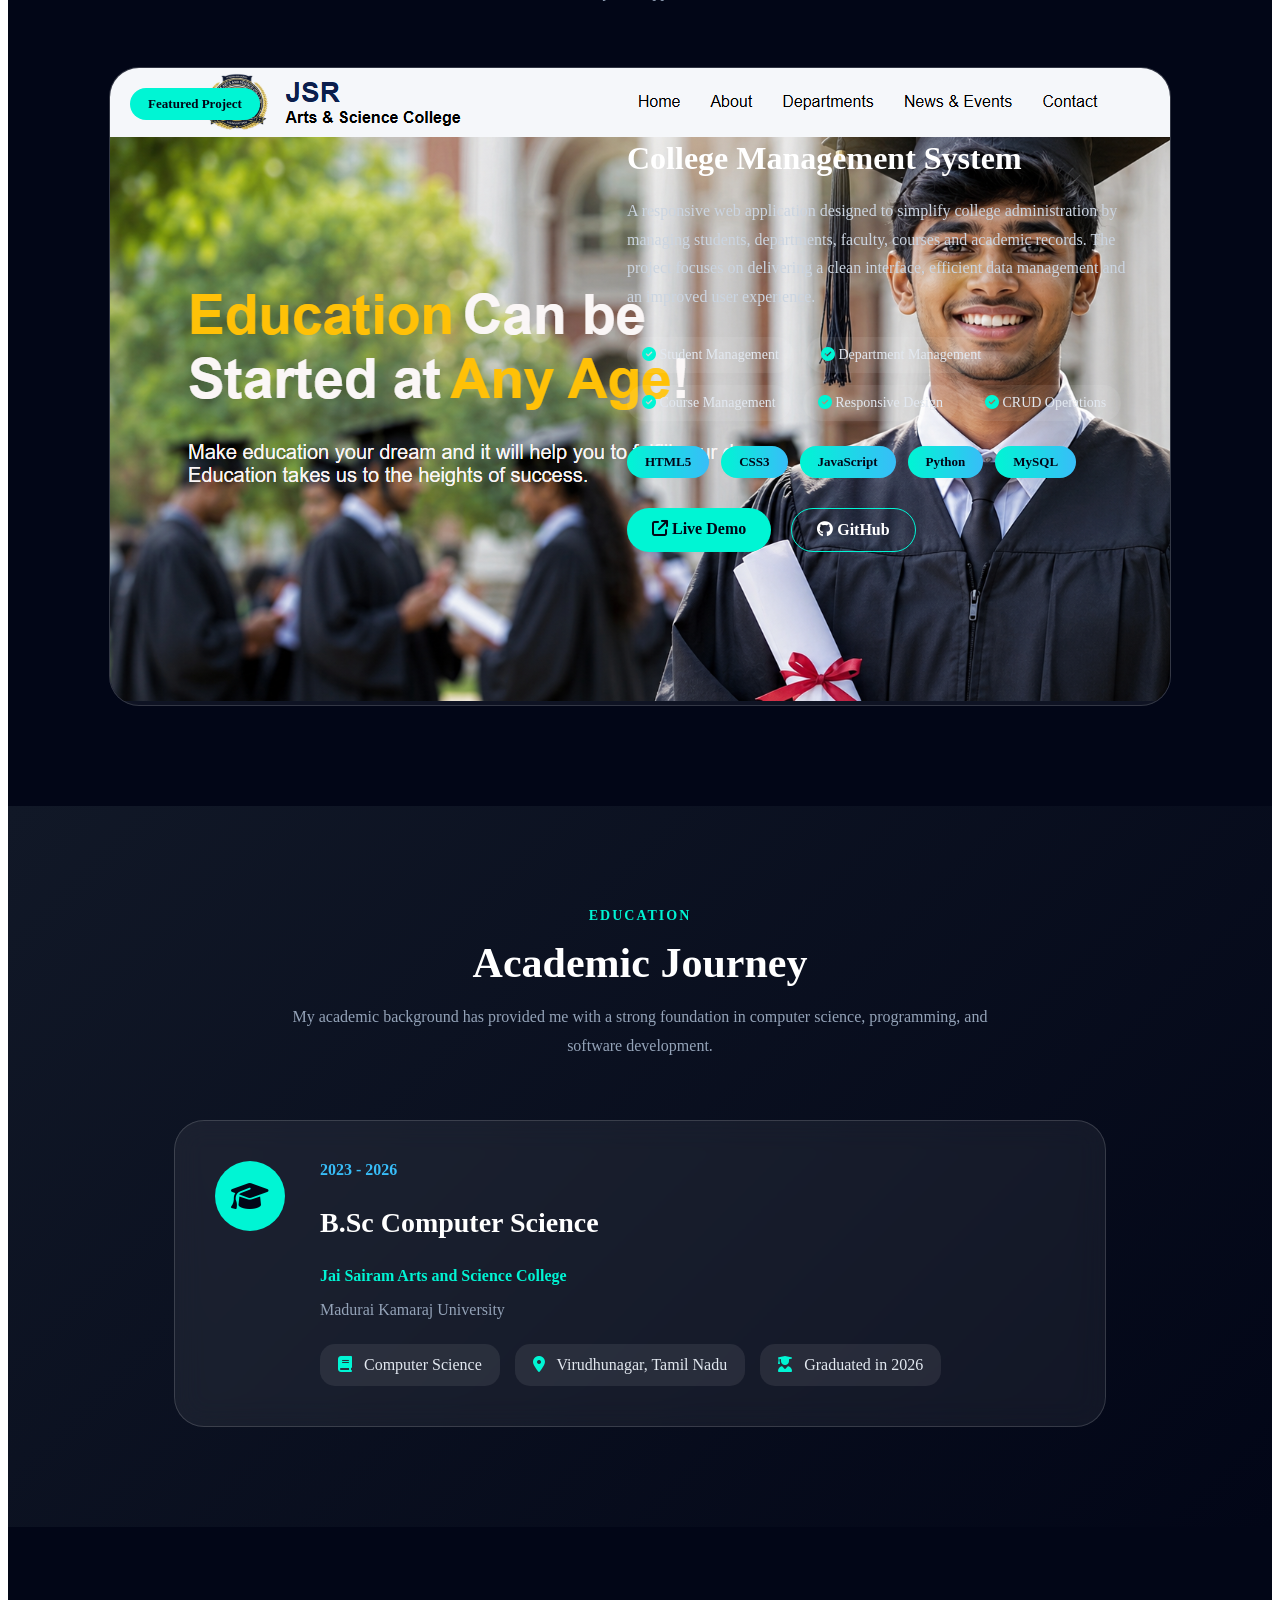
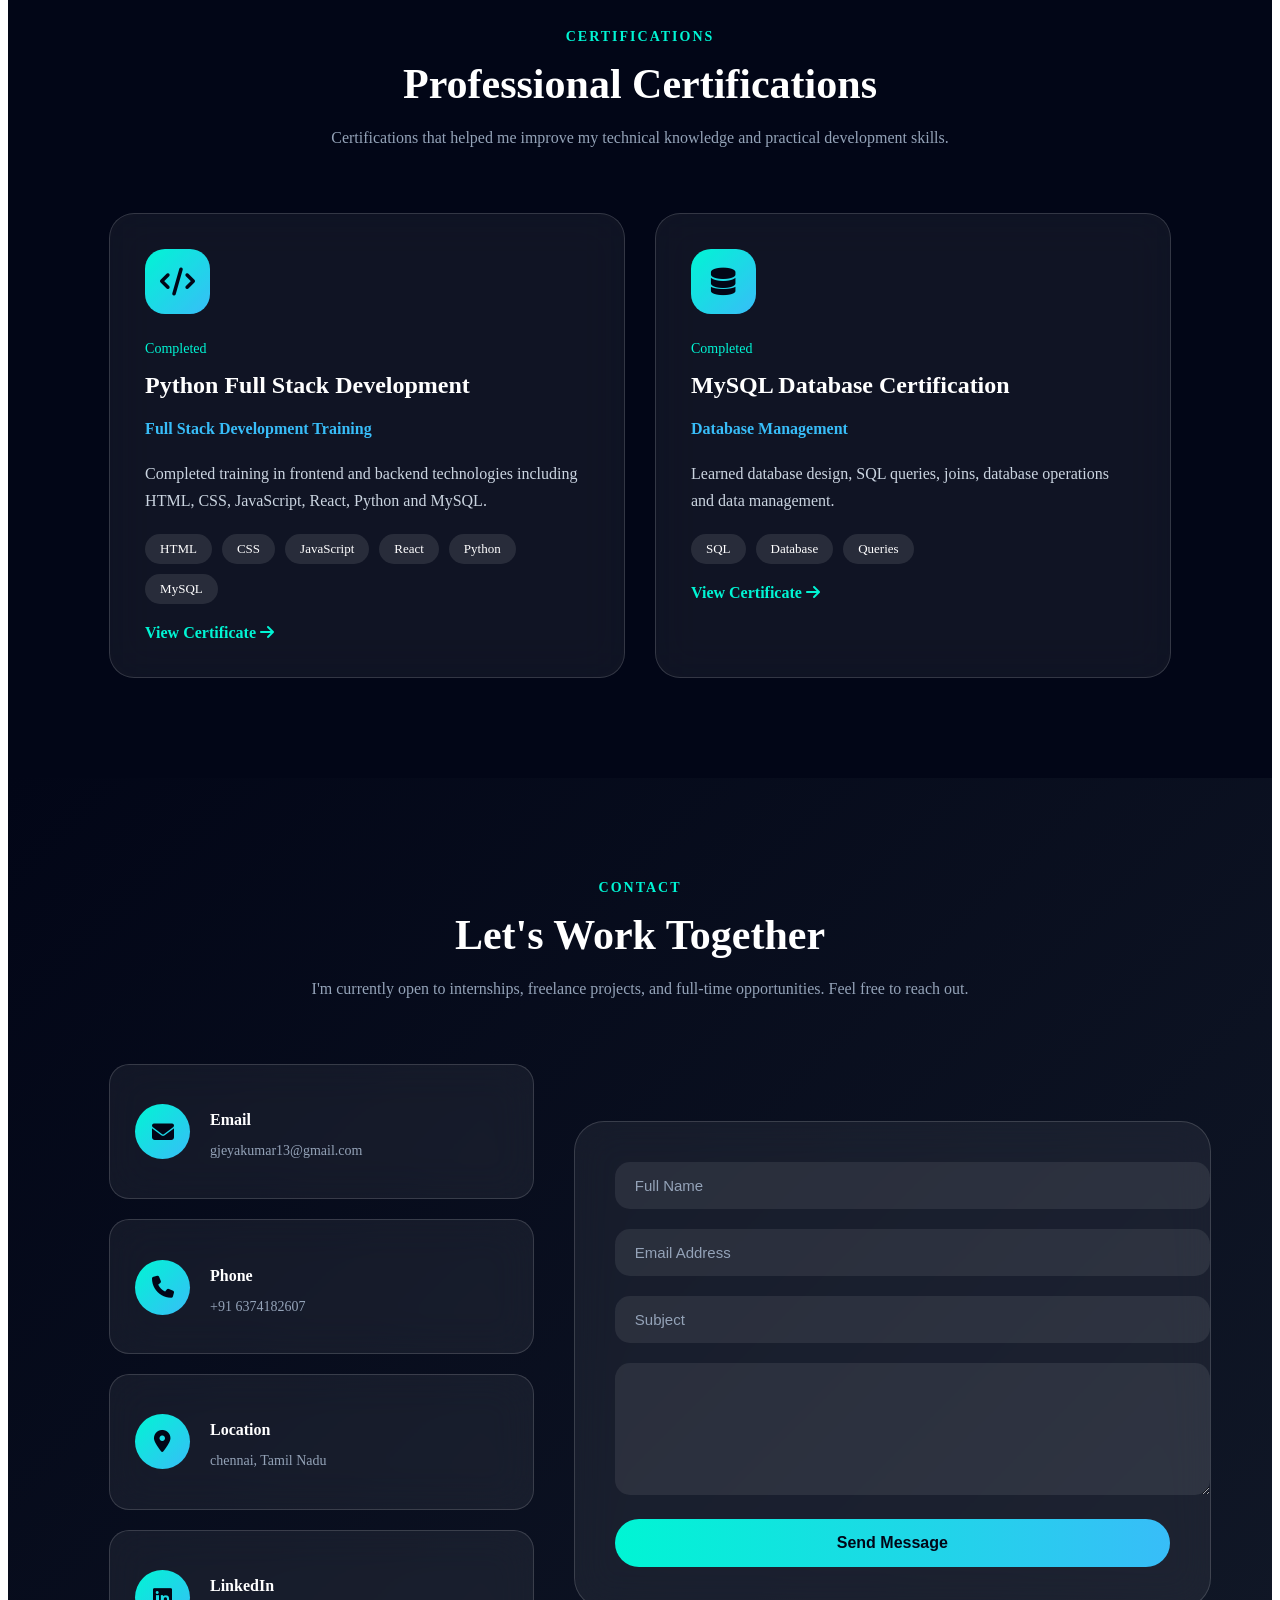
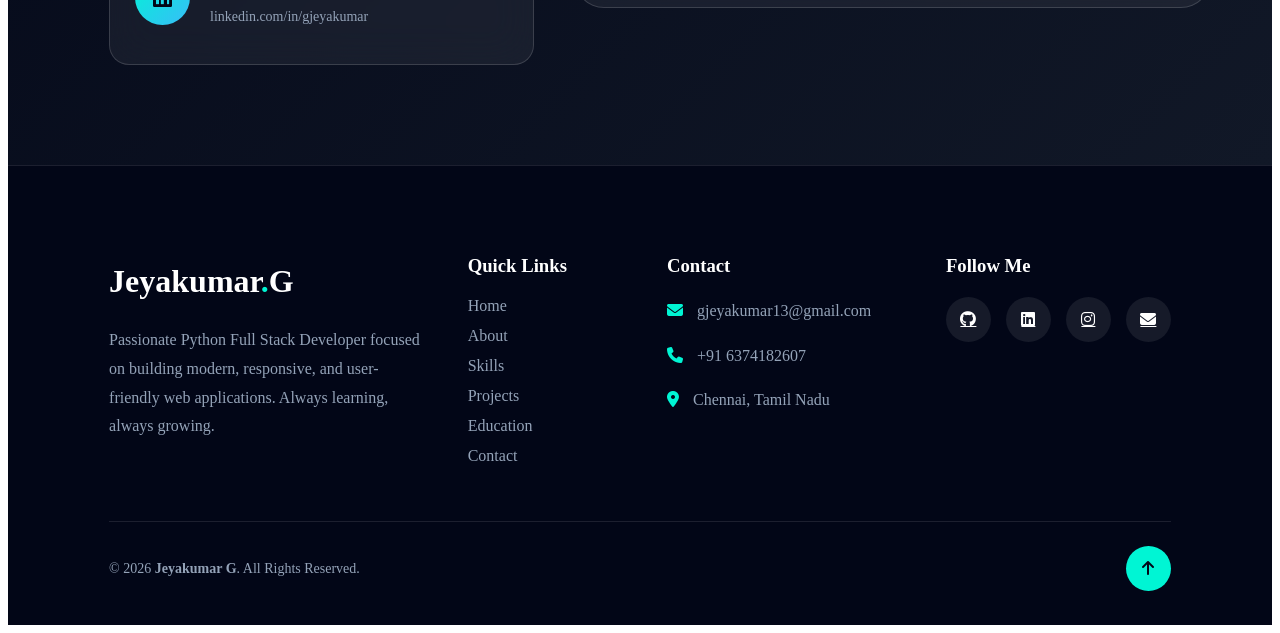
==== commit ed7a7854: "Update" ====
--- a/index.html
+++ b/index.html
@@ -2,6 +2,7 @@
 <html lang="en">
 <head>
     <meta charset="UTF-8">
+    
     <meta name="viewport" content="width=device-width, initial-scale=1.0">
     <title>Jeyakumar G | Full Stack Developer</title>
     
@@ -61,7 +62,7 @@
                Hire Me
             </a>
 
-            <a href="jeyakumar_G_resume.pdf" target="_blank" class="btn-outline">
+            <a href="./Jeyakumar_G_Resume.pdf" target="_blank" class="btn-outline">View Resume</a>
                View Resume
             </a>
         </div>
--- a/portfolio.css
+++ b/portfolio.css
@@ -513,23 +513,7 @@
     0 25px 50px rgba(0,245,212,.15);
 }
 
-.project-image{
-    position:relative;
-    width:100%;
-    background:#111827;
-    display:flex;
-    align-items:center;
-    justify-content:center;
-}
-
-.project-image img{
-    width:100%;
-    height:auto;
-    object-fit:contain;
-    object-position:center;
-    display:block;
-    transition:.5s;
-}
+
 
 .project-card:hover img{
     transform:scale(1.1);
@@ -995,4 +979,718 @@
 
 .back-to-top:hover{
     transform:translateY(-8px);
-}+}
+
+/* =========================================
+   RESPONSIVE DESIGN
+   Desktop | Laptop | Tablet | Mobile
+========================================= */
+
+
+/* =========================================
+   LARGE LAPTOP & SMALL DESKTOP
+   1024px and below
+========================================= */
+
+/* =========================================
+   HERO PROFILE & FLOATING CARDS RESPONSIVE
+========================================= */
+
+/* Tablet */
+@media (max-width: 768px){
+
+    .hero-right{
+        width:100%;
+        position:relative;
+        display:flex;
+        justify-content:center;
+        margin-top:30px;
+        min-height:450px;
+    }
+
+    .image-box{
+        width:300px;
+        height:300px;
+    }
+
+    .card1{
+        top:0;
+        right:5%;
+    }
+
+    .card2{
+        bottom:70px;
+        left:5%;
+    }
+
+    .card3{
+        bottom:0;
+        right:50%;
+        transform:translateX(50%);
+    }
+
+}
+
+
+/* Mobile */
+@media (max-width: 600px){
+
+    .hero-right{
+        position:relative;
+        width:100%;
+        min-height:520px;
+        display:flex;
+        justify-content:center;
+        align-items:flex-start;
+        padding-top:20px;
+    }
+
+    .image-box{
+        width:240px;
+        height:240px;
+        position:relative;
+        z-index:1;
+    }
+
+
+    /* அனைத்து cards-க்கும் common style */
+
+    .experience-card{
+        position:absolute;
+        z-index:2;
+        padding:10px 14px;
+        animation:none;
+        text-align:center;
+    }
+
+    .experience-card h3{
+        font-size:16px;
+    }
+
+    .experience-card p{
+        font-size:10px;
+    }
+
+
+    /* Card 1 - Imageக்கு மேலே */
+
+    .card1{
+        top:0;
+        right:50%;
+        transform:translateX(50%);
+    }
+
+
+    /* Card 2 - Imageக்கு கீழே Left */
+
+    .card2{
+        top:310px;
+        bottom:auto;
+        left:5%;
+    }
+
+
+    /* Card 3 - Imageக்கு கீழே Right */
+
+    .card3{
+        top:310px;
+        bottom:auto;
+        right:5%;
+        transform:none;
+    }
+
+}
+
+
+/* Small Mobile */
+@media (max-width: 480px){
+
+    .hero-right{
+        min-height:500px;
+    }
+
+    .image-box{
+        width:220px;
+        height:220px;
+    }
+
+
+    .card1{
+        top:0;
+    }
+
+
+    .card2{
+        top:285px;
+        left:0;
+    }
+
+
+    .card3{
+        top:205px;
+        right:0;
+    }
+
+
+    .experience-card{
+        padding:8px 10px;
+    }
+
+    .experience-card h3{
+        font-size:14px;
+    }
+
+    .experience-card p{
+        font-size:9px;
+    }
+
+}
+
+
+/* Very Small Mobile */
+@media (max-width: 360px){
+
+    .hero-right{
+        min-height:470px;
+    }
+
+    .image-box{
+        width:200px;
+        height:200px;
+    }
+
+    .card2{
+        top:260px;
+    }
+
+    .card3{
+        top:260px;
+    }
+
+    .experience-card h3{
+        font-size:12px;
+    }
+
+}
+
+@media (max-width: 1024px){
+
+    /* Header */
+
+    .header{
+        width:92%;
+        left:4%;
+        padding:15px 25px;
+    }
+
+    .navbar{
+        gap:15px;
+    }
+
+
+    /* Hero */
+
+    .hero{
+        padding:140px 6% 80px;
+        gap:40px;
+    }
+
+    .hero-left h1{
+        font-size:52px;
+    }
+
+    .hero-left h2{
+        font-size:28px;
+    }
+
+    .hero-left h3{
+        font-size:20px;
+    }
+
+    .image-box{
+        width:320px;
+        height:320px;
+    }
+
+
+    /* About */
+
+    .about-wrapper{
+        gap:40px;
+    }
+
+    .about-image img{
+        width:300px;
+        height:300px;
+    }
+
+
+    /* Skills */
+
+    .skills-grid{
+        grid-template-columns:repeat(2,1fr);
+    }
+
+
+    /* Project */
+
+    .project-card{
+        grid-template-columns:45% 55%;
+        max-width:950px;
+    }
+
+    .project-content{
+        padding:30px;
+    }
+
+    .project-content h3{
+        font-size:28px;
+    }
+
+
+    /* Contact */
+
+    .contact-wrapper{
+        gap:30px;
+    }
+
+
+    /* Footer */
+
+    .footer-container{
+        grid-template-columns:repeat(2,1fr);
+    }
+
+}
+
+
+/* =========================================
+   TABLET
+   768px and below
+========================================= */
+
+@media (max-width: 768px){
+
+    /* General Section Padding */
+
+    .about,
+    .skills,
+    .projects,
+    .education,
+    .certificates,
+    .contact{
+        padding:80px 6%;
+    }
+
+
+    /* Header */
+
+    .header{
+        width:92%;
+        left:4%;
+        padding:14px 20px;
+    }
+
+    .navbar{
+        display:none;
+    }
+
+    .logo h2{
+        font-size:22px;
+    }
+
+
+    /* Hero */
+
+    .hero{
+        flex-direction:column;
+        text-align:center;
+        padding:130px 7% 80px;
+    }
+
+    .hero-left{
+        max-width:100%;
+    }
+
+    .hero-left h1{
+        font-size:48px;
+    }
+
+    .hero-left h2{
+        font-size:26px;
+    }
+
+    .hero-left h3{
+        font-size:19px;
+    }
+
+    .hero-left p{
+        font-size:15px;
+    }
+
+    .hero-buttons{
+        justify-content:center;
+        flex-wrap:wrap;
+    }
+
+    .hero-social{
+        justify-content:center;
+    }
+
+    .hero-right{
+        margin-top:30px;
+    }
+
+    .image-box{
+        width:300px;
+        height:300px;
+    }
+
+    .card1{
+        right:-15px;
+    }
+
+    .card2{
+        left:-15px;
+    }
+
+
+    /* Section Heading */
+
+    .section-title h2,
+    .section-header h2{
+        font-size:34px;
+    }
+
+    .section-header{
+        margin-bottom:45px;
+    }
+
+
+    /* About */
+
+    .about-wrapper{
+        flex-direction:column;
+        text-align:center;
+    }
+
+    .about-image img{
+        width:280px;
+        height:280px;
+    }
+
+    .about-content{
+        width:100%;
+    }
+
+    .about-cards{
+        grid-template-columns:repeat(2,1fr);
+    }
+
+
+    /* Skills */
+
+    .skills-grid{
+        grid-template-columns:repeat(2,1fr);
+        gap:20px;
+    }
+
+
+    /* Project */
+
+    .project-card{
+        grid-template-columns:1fr;
+        width:100%;
+    }
+
+    .project-image{
+        min-height:auto;
+    }
+
+    .project-image img{
+        width:100%;
+        height:auto;
+        object-fit:contain;
+    }
+
+    .project-content{
+        padding:35px 30px;
+    }
+
+
+    /* Education */
+
+    .education-card{
+        flex-direction:column;
+        padding:35px 30px;
+        gap:25px;
+    }
+
+
+    /* Certificates */
+
+    .certificate-container{
+        grid-template-columns:1fr;
+        gap:25px;
+    }
+
+
+    /* Contact */
+
+    .contact-wrapper{
+        grid-template-columns:1fr;
+        gap:40px;
+    }
+
+
+    /* Footer */
+
+    .footer-container{
+        grid-template-columns:repeat(2,1fr);
+        gap:35px;
+    }
+
+}
+
+
+/* =========================================
+   MOBILE
+   600px and below
+========================================= */
+
+@media (max-width: 600px){
+
+    /* Header */
+
+    .header{
+        width:92%;
+        left:4%;
+        padding:13px 18px;
+    }
+
+    .logo h2{
+        font-size:20px;
+    }
+
+
+    /* Hero */
+
+    .hero{
+        padding:120px 6% 70px;
+    }
+
+    .hero-left h1{
+        font-size:40px;
+        line-height:1.2;
+    }
+
+    .hero-left h2{
+        font-size:23px;
+    }
+
+    .hero-left h3{
+        font-size:17px;
+    }
+
+    .hero-left p{
+        font-size:14px;
+        line-height:1.7;
+    }
+
+    .hero-buttons{
+        flex-direction:column;
+        align-items:center;
+        width:100%;
+    }
+
+    .hero-buttons a{
+        width:100%;
+        max-width:280px;
+        text-align:center;
+    }
+
+    .image-box{
+        width:260px;
+        height:260px;
+    }
+
+
+    /* Floating Cards */
+
+    .experience-card{
+        padding:10px 14px;
+        font-size:12px;
+    }
+
+    .card1{
+        right:-5px;
+    }
+
+    .card2{
+        left:-5px;
+    }
+
+
+    /* Section Heading */
+
+    .section-title h2,
+    .section-header h2{
+        font-size:30px;
+    }
+
+    .section-header p{
+        font-size:14px;
+    }
+
+
+    /* About */
+
+    .about-image img{
+        width:250px;
+        height:250px;
+    }
+
+    .about-content h3{
+        font-size:25px;
+    }
+
+    .about-cards{
+        grid-template-columns:1fr;
+        gap:15px;
+    }
+
+
+    /* Skills */
+
+    .skills-grid{
+        grid-template-columns:1fr;
+    }
+
+
+    /* Project */
+
+    .project-content{
+        padding:28px 20px;
+    }
+
+    .project-content h3{
+        font-size:25px;
+    }
+
+    .project-content p{
+        font-size:14px;
+    }
+
+    .project-features{
+        gap:8px;
+    }
+
+    .project-features span{
+        font-size:12px;
+        padding:8px 12px;
+    }
+
+    .tech-stack span{
+        font-size:12px;
+        padding:7px 13px;
+    }
+
+    .project-buttons{
+        flex-direction:column;
+        gap:12px;
+    }
+
+    .project-buttons a{
+        width:100%;
+        text-align:center;
+    }
+
+
+    /* Education */
+
+    .education-card{
+        padding:28px 20px;
+    }
+
+    .education-content h3{
+        font-size:23px;
+    }
+
+    .education-info{
+        flex-direction:column;
+        gap:10px;
+    }
+
+    .info-box{
+        width:100%;
+    }
+
+
+    /* Certificates */
+
+    .certificate-card{
+        padding:28px 20px;
+    }
+
+    .certificate-content h3{
+        font-size:21px;
+    }
+
+
+    /* Contact */
+
+    .contact-wrapper{
+        gap:30px;
+    }
+
+    .contact-form{
+        padding:25px 20px;
+    }
+
+
+    /* Footer */
+
+    .footer-container{
+        grid-template-columns:1fr;
+        text-align:center;
+    }
+
+    .footer-bottom{
+        flex-direction:column;
+        text-align:center;
+        gap:15px;
+    }
+
+}
+
+
+/* =========================================
+   SMALL MOBILE
+   400px and below
+========================================= */
+
+@media (max-width: 400px){
+
+    .hero-left h1{
+        font-size:34px;
+    }
+
+    .hero-left h2{
+        font-size:20px;
+    }
+
+    .image-box{
+        width:230px;
+        height:230px;
+    }
+
+    .section-title h2,
+    .section-header h2{
+        font-size:26px;
+    }
+
+    .project-content h3{
+        font-size:22px;
+    }
+
+}
